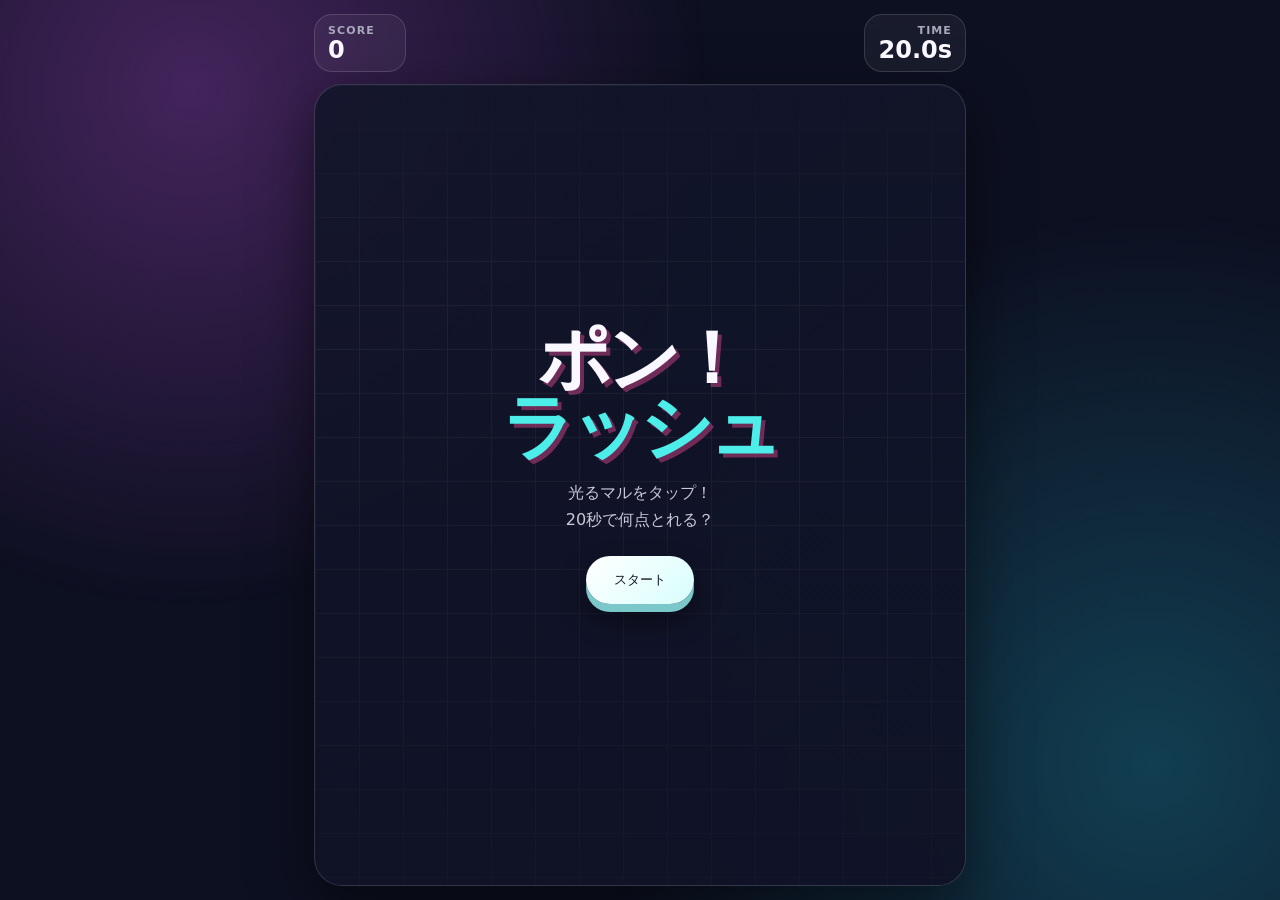
==== index.html @ 43ea451f "Add Pon Rush mobile web game" ====
<!doctype html>
<html lang="ja">
<head>
  <meta charset="utf-8">
  <meta name="viewport" content="width=device-width, initial-scale=1, viewport-fit=cover, user-scalable=no">
  <meta name="theme-color" content="#0d1021">
  <title>ポン！ラッシュ</title>
  <style>
    :root { color-scheme: dark; --ink:#f9f7ff; --muted:#aaa8bd; --pink:#ff4fa3; --cyan:#4deeea; }
    * { box-sizing: border-box; -webkit-tap-highlight-color: transparent; }
    html, body { width:100%; height:100%; margin:0; overflow:hidden; overscroll-behavior:none; }
    body {
      font-family: ui-rounded, "Hiragino Maru Gothic ProN", "Yu Gothic", system-ui, sans-serif;
      color:var(--ink); background:#0d1021; touch-action:none; user-select:none;
    }
    body::before {
      content:""; position:fixed; inset:0; pointer-events:none;
      background: radial-gradient(circle at 15% 10%, #44245c 0, transparent 38%), radial-gradient(circle at 90% 85%, #123f52 0, transparent 40%);
    }
    .app { position:relative; width:100%; height:100%; max-width:680px; margin:auto; padding:calc(14px + env(safe-area-inset-top)) 14px calc(14px + env(safe-area-inset-bottom)); display:grid; grid-template-rows:auto 1fr; gap:12px; }
    header { display:flex; justify-content:space-between; gap:8px; z-index:2; }
    .stat { min-width:92px; padding:9px 13px; border:1px solid #ffffff24; border-radius:18px; background:#ffffff0d; backdrop-filter:blur(8px); }
    .stat small { display:block; color:var(--muted); font-size:11px; font-weight:700; letter-spacing:.1em; }
    .stat strong { display:block; margin-top:1px; font-size:24px; line-height:1; font-variant-numeric:tabular-nums; }
    #arena { position:relative; overflow:hidden; border:1px solid #ffffff22; border-radius:28px; background:linear-gradient(145deg,#171a33cc,#111427cc); box-shadow:0 20px 60px #0008, inset 0 1px #ffffff18; }
    .grid { position:absolute; inset:0; opacity:.17; background-image:linear-gradient(#fff 1px,transparent 1px),linear-gradient(90deg,#fff 1px,transparent 1px); background-size:44px 44px; mask-image:linear-gradient(to bottom,transparent,#000 30%,#000); }
    .panel { position:absolute; inset:0; z-index:3; display:grid; place-content:center; justify-items:center; padding:28px; text-align:center; background:linear-gradient(#10132699,#101326e8); transition:.2s; }
    .panel.hidden { opacity:0; pointer-events:none; transform:scale(1.04); }
    .logo { margin:0; font-size:clamp(42px,12vw,72px); line-height:.95; letter-spacing:-.07em; text-shadow:4px 4px 0 #ff4fa366; }
    .logo span { color:var(--cyan); }
    .panel p { color:#cac8d8; line-height:1.7; margin:18px 0 22px; }
    button { border:0; border-radius:999px; padding:15px 28px; color:#151526; background:linear-gradient(135deg,#fff,#d8fefd); font:900 17px/1 inherit; box-shadow:0 8px 0 #7ac8ca,0 14px 28px #0007; cursor:pointer; }
    button:active { transform:translateY(5px); box-shadow:0 3px 0 #7ac8ca,0 8px 18px #0007; }
    #target { position:absolute; z-index:2; width:84px; height:84px; display:none; border-radius:50%; background:radial-gradient(circle at 35% 28%,#fff 0 7%,#ffb9db 8%,var(--pink) 42%,#cf1974 100%); box-shadow:0 0 0 8px #ff4fa31c,0 12px 25px #0008; transform:translate(-50%,-50%); animation:pulse .55s ease-in-out infinite alternate; }
    #target::after { content:"!"; display:grid; place-items:center; height:100%; color:#fff; font:900 34px/1 system-ui; text-shadow:0 2px 0 #a51362; }
    @keyframes pulse { to { scale:1.08; box-shadow:0 0 0 15px #ff4fa30a,0 14px 28px #0008; } }
    .pop { position:absolute; z-index:4; color:var(--cyan); font-weight:1000; font-size:25px; pointer-events:none; transform:translate(-50%,-50%); animation:pop .65s ease-out forwards; text-shadow:0 2px 8px #000; }
    @keyframes pop { to { opacity:0; transform:translate(-50%,-130%) scale(1.4); } }
    .shake { animation:shake .18s linear; }
    @keyframes shake { 25%{translate:5px} 75%{translate:-5px} }
    .best { margin-top:18px; color:#ffd86b; font-weight:800; min-height:1.5em; }
    @media (max-height:560px) { .app{padding-top:8px}.stat{padding:6px 11px}.stat strong{font-size:20px}.panel p{margin:10px 0 14px}.logo{font-size:38px} }
  </style>
</head>
<body>
  <main class="app">
    <header aria-label="ゲーム情報">
      <div class="stat"><small>SCORE</small><strong id="score">0</strong></div>
      <div class="stat" style="text-align:right"><small>TIME</small><strong><span id="time">20.0</span>s</strong></div>
    </header>
    <section id="arena" aria-label="ゲームエリア">
      <div class="grid"></div>
      <button id="target" aria-label="ターゲットをタップ"></button>
      <div id="panel" class="panel">
        <h1 class="logo">ポン！<br><span>ラッシュ</span></h1>
        <p id="message">光るマルをタップ！<br>20秒で何点とれる？</p>
        <button id="start">スタート</button>
        <div id="best" class="best"></div>
      </div>
    </section>
  </main>
  <script>
    const arena=document.querySelector('#arena'), target=document.querySelector('#target');
    const panel=document.querySelector('#panel'), start=document.querySelector('#start');
    const scoreEl=document.querySelector('#score'), timeEl=document.querySelector('#time');
    const message=document.querySelector('#message'), bestEl=document.querySelector('#best');
    let score=0, playing=false, endAt=0, frame=0, audio;
    const best=()=>Number(localStorage.getItem('ponRushBest')||0);
    const showBest=()=>bestEl.textContent=best()?`ベストスコア  ${best()}`:'';
    showBest();
    function beep(freq=560){
      try { audio??=new (window.AudioContext||window.webkitAudioContext)(); const o=audio.createOscillator(),g=audio.createGain(); o.frequency.value=freq; g.gain.setValueAtTime(.05,audio.currentTime); g.gain.exponentialRampToValueAtTime(.001,audio.currentTime+.08); o.connect(g).connect(audio.destination); o.start(); o.stop(audio.currentTime+.08); } catch(e){}
    }
    function moveTarget(){
      const r=arena.getBoundingClientRect(), size=Math.max(58,84-Math.floor(score/5)*3), pad=size/2+8;
      target.style.width=target.style.height=size+'px';
      target.style.left=pad+Math.random()*Math.max(1,r.width-pad*2)+'px';
      target.style.top=pad+Math.random()*Math.max(1,r.height-pad*2)+'px';
    }
    function begin(){
      score=0; playing=true; endAt=performance.now()+20000; scoreEl.textContent='0'; timeEl.textContent='20.0';
      panel.classList.add('hidden'); target.style.display='block'; moveTarget(); beep(420); tick();
    }
    function tick(){
      if(!playing)return; const left=Math.max(0,endAt-performance.now()); timeEl.textContent=(left/1000).toFixed(1);
      if(left<=0)return finish(); frame=requestAnimationFrame(tick);
    }
    function finish(){
      playing=false; cancelAnimationFrame(frame); target.style.display='none'; beep(180);
      const isBest=score>best(); if(isBest)localStorage.setItem('ponRushBest',score);
      message.innerHTML=`スコアは <b style="color:#4deeea;font-size:1.4em">${score}</b> 点！<br>${isBest?'🎉 ベスト更新！':'もう一回いく？'}`;
      start.textContent='もう一回'; showBest(); panel.classList.remove('hidden');
    }
    target.addEventListener('pointerdown',e=>{
      if(!playing)return; e.preventDefault(); score++; scoreEl.textContent=score; beep(520+Math.min(score,20)*18);
      const p=document.createElement('div'); p.className='pop'; p.textContent='+1'; p.style.left=target.style.left; p.style.top=target.style.top; arena.append(p); setTimeout(()=>p.remove(),650); moveTarget();
    });
    arena.addEventListener('pointerdown',e=>{
      if(playing && e.target!==target){ arena.classList.remove('shake'); void arena.offsetWidth; arena.classList.add('shake'); beep(120); }
    });
    start.addEventListener('click',begin);
    document.addEventListener('visibilitychange',()=>{ if(document.hidden&&playing)finish(); });
  </script>
</body>
</html>
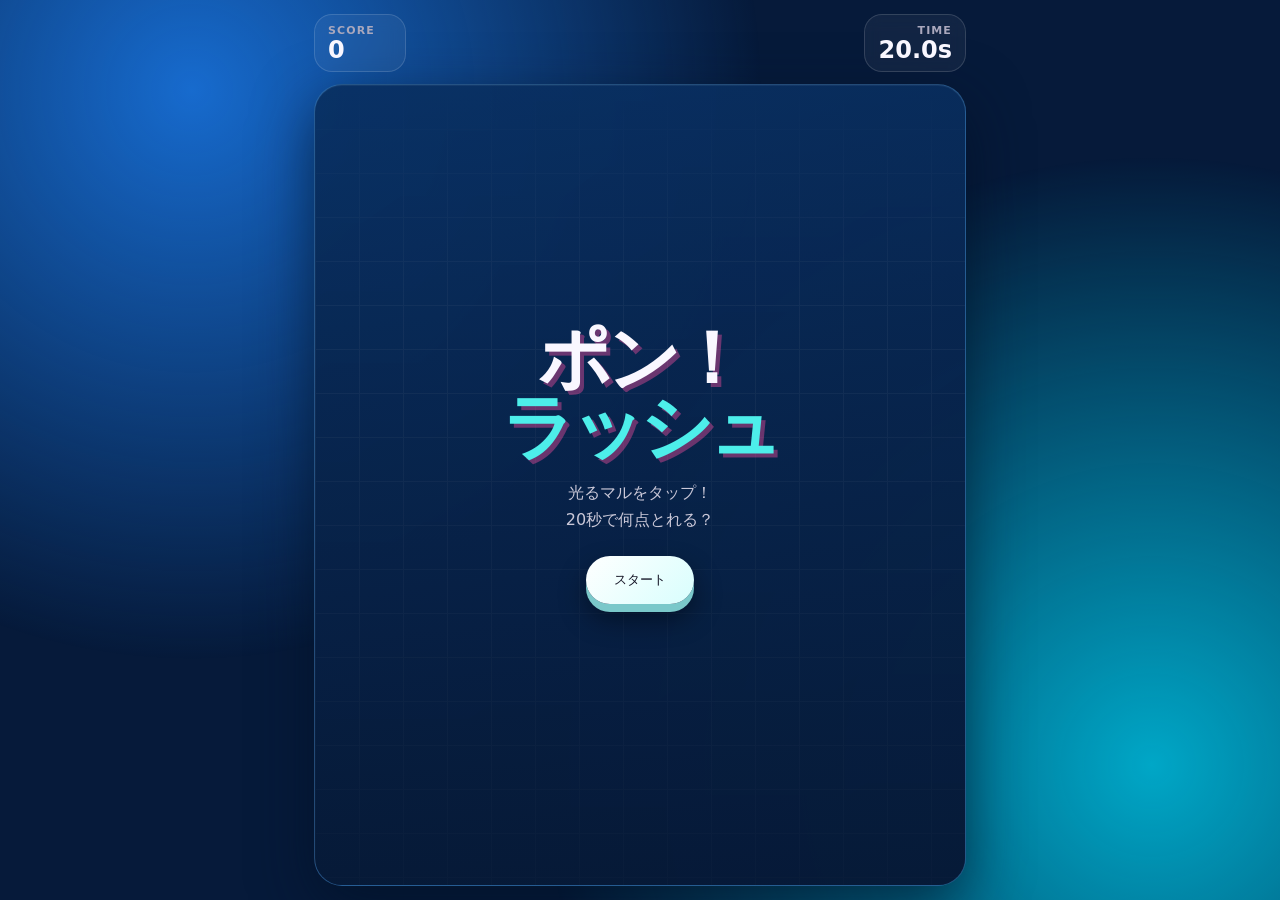
==== commit fda852c8: "Update game background to blue" ====
--- a/index.html
+++ b/index.html
@@ -3,7 +3,7 @@
 <head>
   <meta charset="utf-8">
   <meta name="viewport" content="width=device-width, initial-scale=1, viewport-fit=cover, user-scalable=no">
-  <meta name="theme-color" content="#0d1021">
+  <meta name="theme-color" content="#061a3a">
   <title>ポン！ラッシュ</title>
   <style>
     :root { color-scheme: dark; --ink:#f9f7ff; --muted:#aaa8bd; --pink:#ff4fa3; --cyan:#4deeea; }
@@ -11,20 +11,20 @@
     html, body { width:100%; height:100%; margin:0; overflow:hidden; overscroll-behavior:none; }
     body {
       font-family: ui-rounded, "Hiragino Maru Gothic ProN", "Yu Gothic", system-ui, sans-serif;
-      color:var(--ink); background:#0d1021; touch-action:none; user-select:none;
+      color:var(--ink); background:#061a3a; touch-action:none; user-select:none;
     }
     body::before {
       content:""; position:fixed; inset:0; pointer-events:none;
-      background: radial-gradient(circle at 15% 10%, #44245c 0, transparent 38%), radial-gradient(circle at 90% 85%, #123f52 0, transparent 40%);
+      background: radial-gradient(circle at 15% 10%, #176bce 0, transparent 42%), radial-gradient(circle at 90% 85%, #00a7c7 0, transparent 44%);
     }
     .app { position:relative; width:100%; height:100%; max-width:680px; margin:auto; padding:calc(14px + env(safe-area-inset-top)) 14px calc(14px + env(safe-area-inset-bottom)); display:grid; grid-template-rows:auto 1fr; gap:12px; }
     header { display:flex; justify-content:space-between; gap:8px; z-index:2; }
     .stat { min-width:92px; padding:9px 13px; border:1px solid #ffffff24; border-radius:18px; background:#ffffff0d; backdrop-filter:blur(8px); }
     .stat small { display:block; color:var(--muted); font-size:11px; font-weight:700; letter-spacing:.1em; }
     .stat strong { display:block; margin-top:1px; font-size:24px; line-height:1; font-variant-numeric:tabular-nums; }
-    #arena { position:relative; overflow:hidden; border:1px solid #ffffff22; border-radius:28px; background:linear-gradient(145deg,#171a33cc,#111427cc); box-shadow:0 20px 60px #0008, inset 0 1px #ffffff18; }
+    #arena { position:relative; overflow:hidden; border:1px solid #72c8ff44; border-radius:28px; background:linear-gradient(145deg,#0d3d78dd,#071c42e8); box-shadow:0 20px 60px #001026aa, inset 0 1px #bde7ff33; }
     .grid { position:absolute; inset:0; opacity:.17; background-image:linear-gradient(#fff 1px,transparent 1px),linear-gradient(90deg,#fff 1px,transparent 1px); background-size:44px 44px; mask-image:linear-gradient(to bottom,transparent,#000 30%,#000); }
-    .panel { position:absolute; inset:0; z-index:3; display:grid; place-content:center; justify-items:center; padding:28px; text-align:center; background:linear-gradient(#10132699,#101326e8); transition:.2s; }
+    .panel { position:absolute; inset:0; z-index:3; display:grid; place-content:center; justify-items:center; padding:28px; text-align:center; background:linear-gradient(#082b5aaa,#061936ed); transition:.2s; }
     .panel.hidden { opacity:0; pointer-events:none; transform:scale(1.04); }
     .logo { margin:0; font-size:clamp(42px,12vw,72px); line-height:.95; letter-spacing:-.07em; text-shadow:4px 4px 0 #ff4fa366; }
     .logo span { color:var(--cyan); }
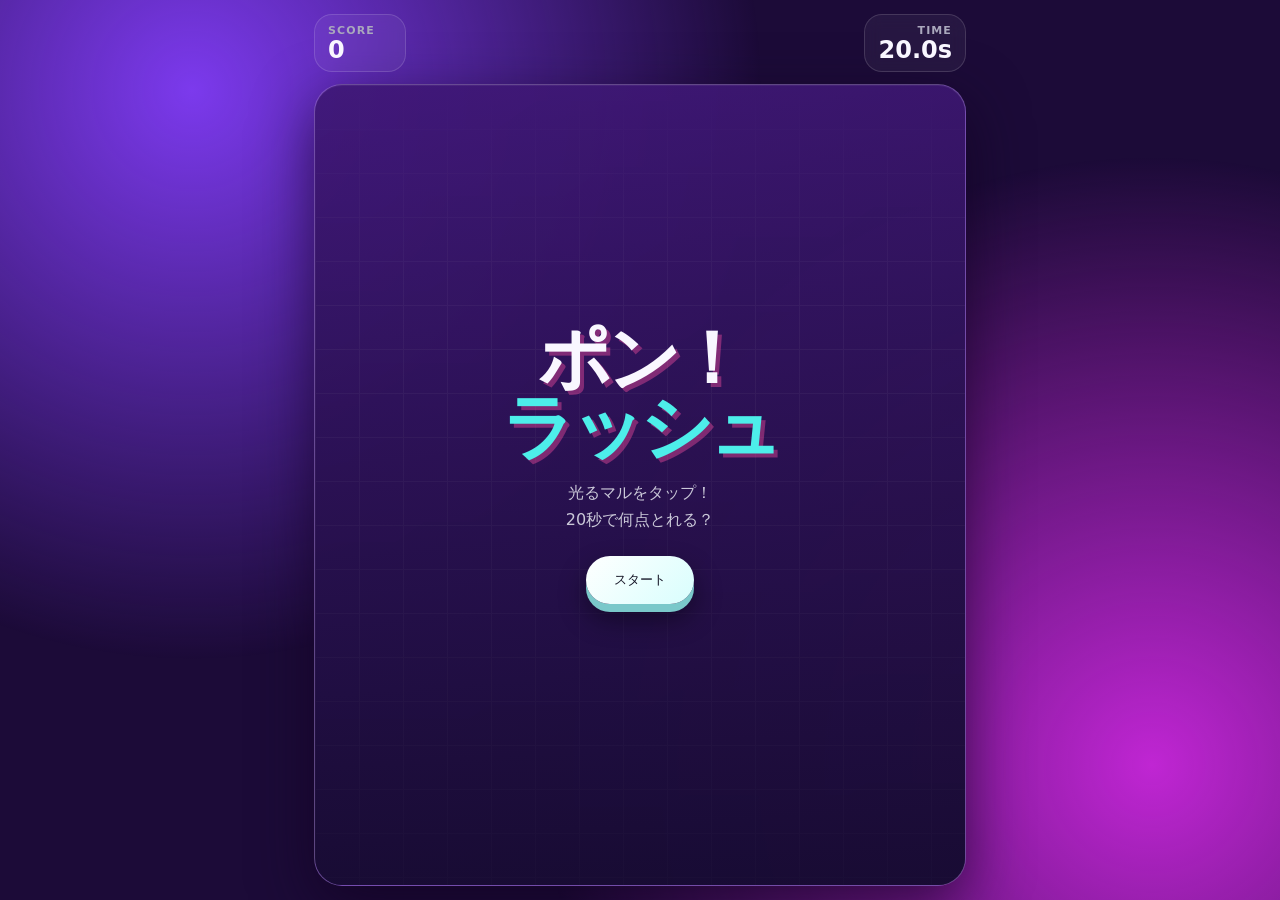
==== commit 9f323a20: "Automate Pages publishing and use purple background" ====
--- a/index.html
+++ b/index.html
@@ -3,7 +3,7 @@
 <head>
   <meta charset="utf-8">
   <meta name="viewport" content="width=device-width, initial-scale=1, viewport-fit=cover, user-scalable=no">
-  <meta name="theme-color" content="#061a3a">
+  <meta name="theme-color" content="#1c0b38">
   <title>ポン！ラッシュ</title>
   <style>
     :root { color-scheme: dark; --ink:#f9f7ff; --muted:#aaa8bd; --pink:#ff4fa3; --cyan:#4deeea; }
@@ -11,20 +11,20 @@
     html, body { width:100%; height:100%; margin:0; overflow:hidden; overscroll-behavior:none; }
     body {
       font-family: ui-rounded, "Hiragino Maru Gothic ProN", "Yu Gothic", system-ui, sans-serif;
-      color:var(--ink); background:#061a3a; touch-action:none; user-select:none;
+      color:var(--ink); background:#1c0b38; touch-action:none; user-select:none;
     }
     body::before {
       content:""; position:fixed; inset:0; pointer-events:none;
-      background: radial-gradient(circle at 15% 10%, #176bce 0, transparent 42%), radial-gradient(circle at 90% 85%, #00a7c7 0, transparent 44%);
+      background: radial-gradient(circle at 15% 10%, #7c3aed 0, transparent 42%), radial-gradient(circle at 90% 85%, #c026d3 0, transparent 44%);
     }
     .app { position:relative; width:100%; height:100%; max-width:680px; margin:auto; padding:calc(14px + env(safe-area-inset-top)) 14px calc(14px + env(safe-area-inset-bottom)); display:grid; grid-template-rows:auto 1fr; gap:12px; }
     header { display:flex; justify-content:space-between; gap:8px; z-index:2; }
     .stat { min-width:92px; padding:9px 13px; border:1px solid #ffffff24; border-radius:18px; background:#ffffff0d; backdrop-filter:blur(8px); }
     .stat small { display:block; color:var(--muted); font-size:11px; font-weight:700; letter-spacing:.1em; }
     .stat strong { display:block; margin-top:1px; font-size:24px; line-height:1; font-variant-numeric:tabular-nums; }
-    #arena { position:relative; overflow:hidden; border:1px solid #72c8ff44; border-radius:28px; background:linear-gradient(145deg,#0d3d78dd,#071c42e8); box-shadow:0 20px 60px #001026aa, inset 0 1px #bde7ff33; }
+    #arena { position:relative; overflow:hidden; border:1px solid #d8b4fe55; border-radius:28px; background:linear-gradient(145deg,#4c1d95dd,#1f103fe8); box-shadow:0 20px 60px #10001faa, inset 0 1px #ead7ff33; }
     .grid { position:absolute; inset:0; opacity:.17; background-image:linear-gradient(#fff 1px,transparent 1px),linear-gradient(90deg,#fff 1px,transparent 1px); background-size:44px 44px; mask-image:linear-gradient(to bottom,transparent,#000 30%,#000); }
-    .panel { position:absolute; inset:0; z-index:3; display:grid; place-content:center; justify-items:center; padding:28px; text-align:center; background:linear-gradient(#082b5aaa,#061936ed); transition:.2s; }
+    .panel { position:absolute; inset:0; z-index:3; display:grid; place-content:center; justify-items:center; padding:28px; text-align:center; background:linear-gradient(#3b166caa,#170b32ed); transition:.2s; }
     .panel.hidden { opacity:0; pointer-events:none; transform:scale(1.04); }
     .logo { margin:0; font-size:clamp(42px,12vw,72px); line-height:.95; letter-spacing:-.07em; text-shadow:4px 4px 0 #ff4fa366; }
     .logo span { color:var(--cyan); }
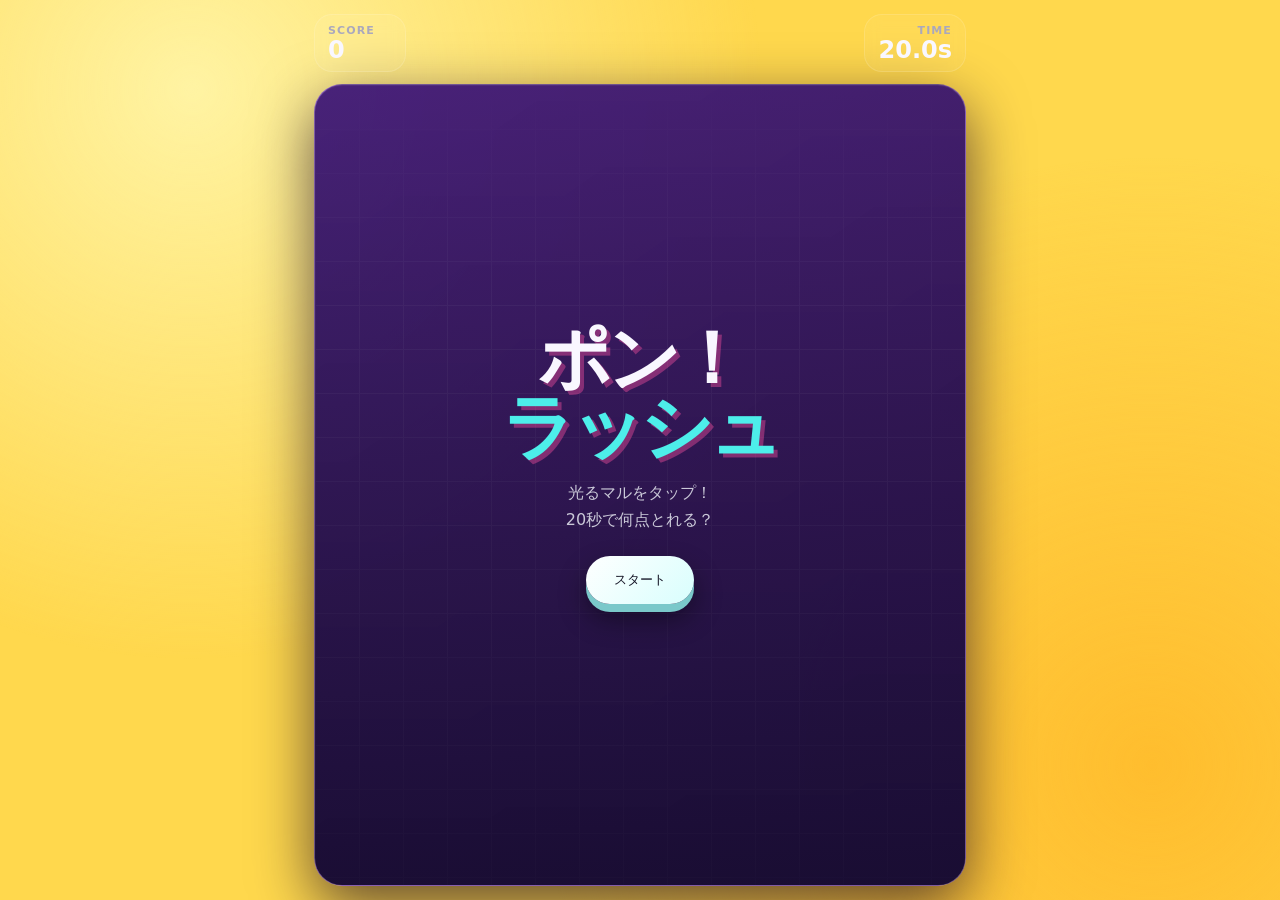
==== commit dd78c8ef: "背景を黄色に変更" ====
--- a/index.html
+++ b/index.html
@@ -3,7 +3,7 @@
 <head>
   <meta charset="utf-8">
   <meta name="viewport" content="width=device-width, initial-scale=1, viewport-fit=cover, user-scalable=no">
-  <meta name="theme-color" content="#1c0b38">
+  <meta name="theme-color" content="#ffd84d">
   <title>ポン！ラッシュ</title>
   <style>
     :root { color-scheme: dark; --ink:#f9f7ff; --muted:#aaa8bd; --pink:#ff4fa3; --cyan:#4deeea; }
@@ -11,11 +11,11 @@
     html, body { width:100%; height:100%; margin:0; overflow:hidden; overscroll-behavior:none; }
     body {
       font-family: ui-rounded, "Hiragino Maru Gothic ProN", "Yu Gothic", system-ui, sans-serif;
-      color:var(--ink); background:#1c0b38; touch-action:none; user-select:none;
+      color:var(--ink); background:#ffd84d; touch-action:none; user-select:none;
     }
     body::before {
       content:""; position:fixed; inset:0; pointer-events:none;
-      background: radial-gradient(circle at 15% 10%, #7c3aed 0, transparent 42%), radial-gradient(circle at 90% 85%, #c026d3 0, transparent 44%);
+      background: radial-gradient(circle at 15% 10%, #fff3a3 0, transparent 42%), radial-gradient(circle at 90% 85%, #ffbd2e 0, transparent 44%);
     }
     .app { position:relative; width:100%; height:100%; max-width:680px; margin:auto; padding:calc(14px + env(safe-area-inset-top)) 14px calc(14px + env(safe-area-inset-bottom)); display:grid; grid-template-rows:auto 1fr; gap:12px; }
     header { display:flex; justify-content:space-between; gap:8px; z-index:2; }
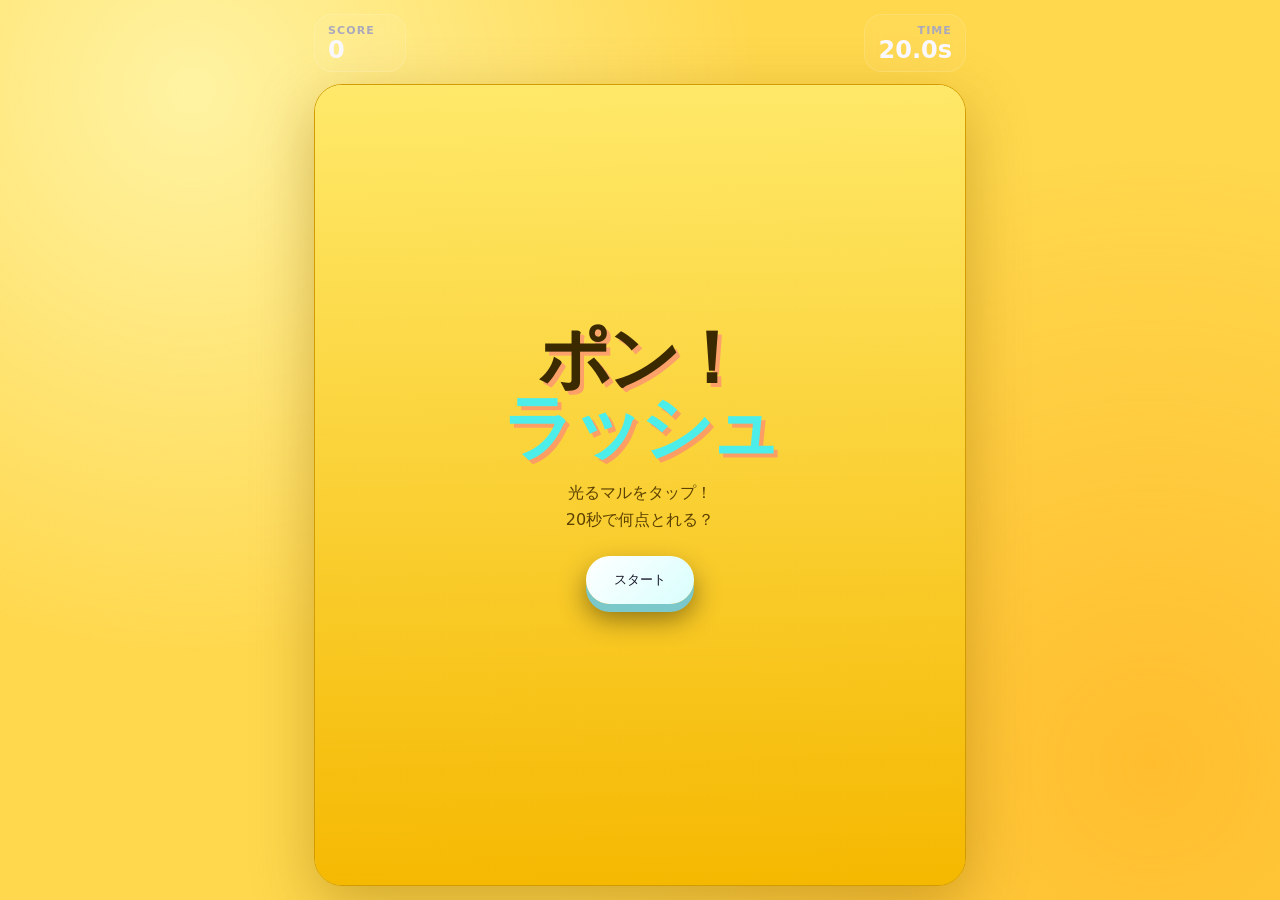
==== commit 03e1c8d9: "中央のゲームエリアも黄色に変更" ====
--- a/index.html
+++ b/index.html
@@ -22,13 +22,13 @@
     .stat { min-width:92px; padding:9px 13px; border:1px solid #ffffff24; border-radius:18px; background:#ffffff0d; backdrop-filter:blur(8px); }
     .stat small { display:block; color:var(--muted); font-size:11px; font-weight:700; letter-spacing:.1em; }
     .stat strong { display:block; margin-top:1px; font-size:24px; line-height:1; font-variant-numeric:tabular-nums; }
-    #arena { position:relative; overflow:hidden; border:1px solid #d8b4fe55; border-radius:28px; background:linear-gradient(145deg,#4c1d95dd,#1f103fe8); box-shadow:0 20px 60px #10001faa, inset 0 1px #ead7ff33; }
+    #arena { position:relative; overflow:hidden; border:1px solid #d29b00; border-radius:28px; background:linear-gradient(145deg,#ffe96a,#f5b800); box-shadow:0 20px 60px #8b610066, inset 0 1px #fff8c9; }
     .grid { position:absolute; inset:0; opacity:.17; background-image:linear-gradient(#fff 1px,transparent 1px),linear-gradient(90deg,#fff 1px,transparent 1px); background-size:44px 44px; mask-image:linear-gradient(to bottom,transparent,#000 30%,#000); }
-    .panel { position:absolute; inset:0; z-index:3; display:grid; place-content:center; justify-items:center; padding:28px; text-align:center; background:linear-gradient(#3b166caa,#170b32ed); transition:.2s; }
+    .panel { position:absolute; inset:0; z-index:3; display:grid; place-content:center; justify-items:center; padding:28px; text-align:center; color:#3b2900; background:linear-gradient(#ffe96af2,#f5b800f2); transition:.2s; }
     .panel.hidden { opacity:0; pointer-events:none; transform:scale(1.04); }
     .logo { margin:0; font-size:clamp(42px,12vw,72px); line-height:.95; letter-spacing:-.07em; text-shadow:4px 4px 0 #ff4fa366; }
     .logo span { color:var(--cyan); }
-    .panel p { color:#cac8d8; line-height:1.7; margin:18px 0 22px; }
+    .panel p { color:#5c4100; line-height:1.7; margin:18px 0 22px; }
     button { border:0; border-radius:999px; padding:15px 28px; color:#151526; background:linear-gradient(135deg,#fff,#d8fefd); font:900 17px/1 inherit; box-shadow:0 8px 0 #7ac8ca,0 14px 28px #0007; cursor:pointer; }
     button:active { transform:translateY(5px); box-shadow:0 3px 0 #7ac8ca,0 8px 18px #0007; }
     #target { position:absolute; z-index:2; width:84px; height:84px; display:none; border-radius:50%; background:radial-gradient(circle at 35% 28%,#fff 0 7%,#ffb9db 8%,var(--pink) 42%,#cf1974 100%); box-shadow:0 0 0 8px #ff4fa31c,0 12px 25px #0008; transform:translate(-50%,-50%); animation:pulse .55s ease-in-out infinite alternate; }
